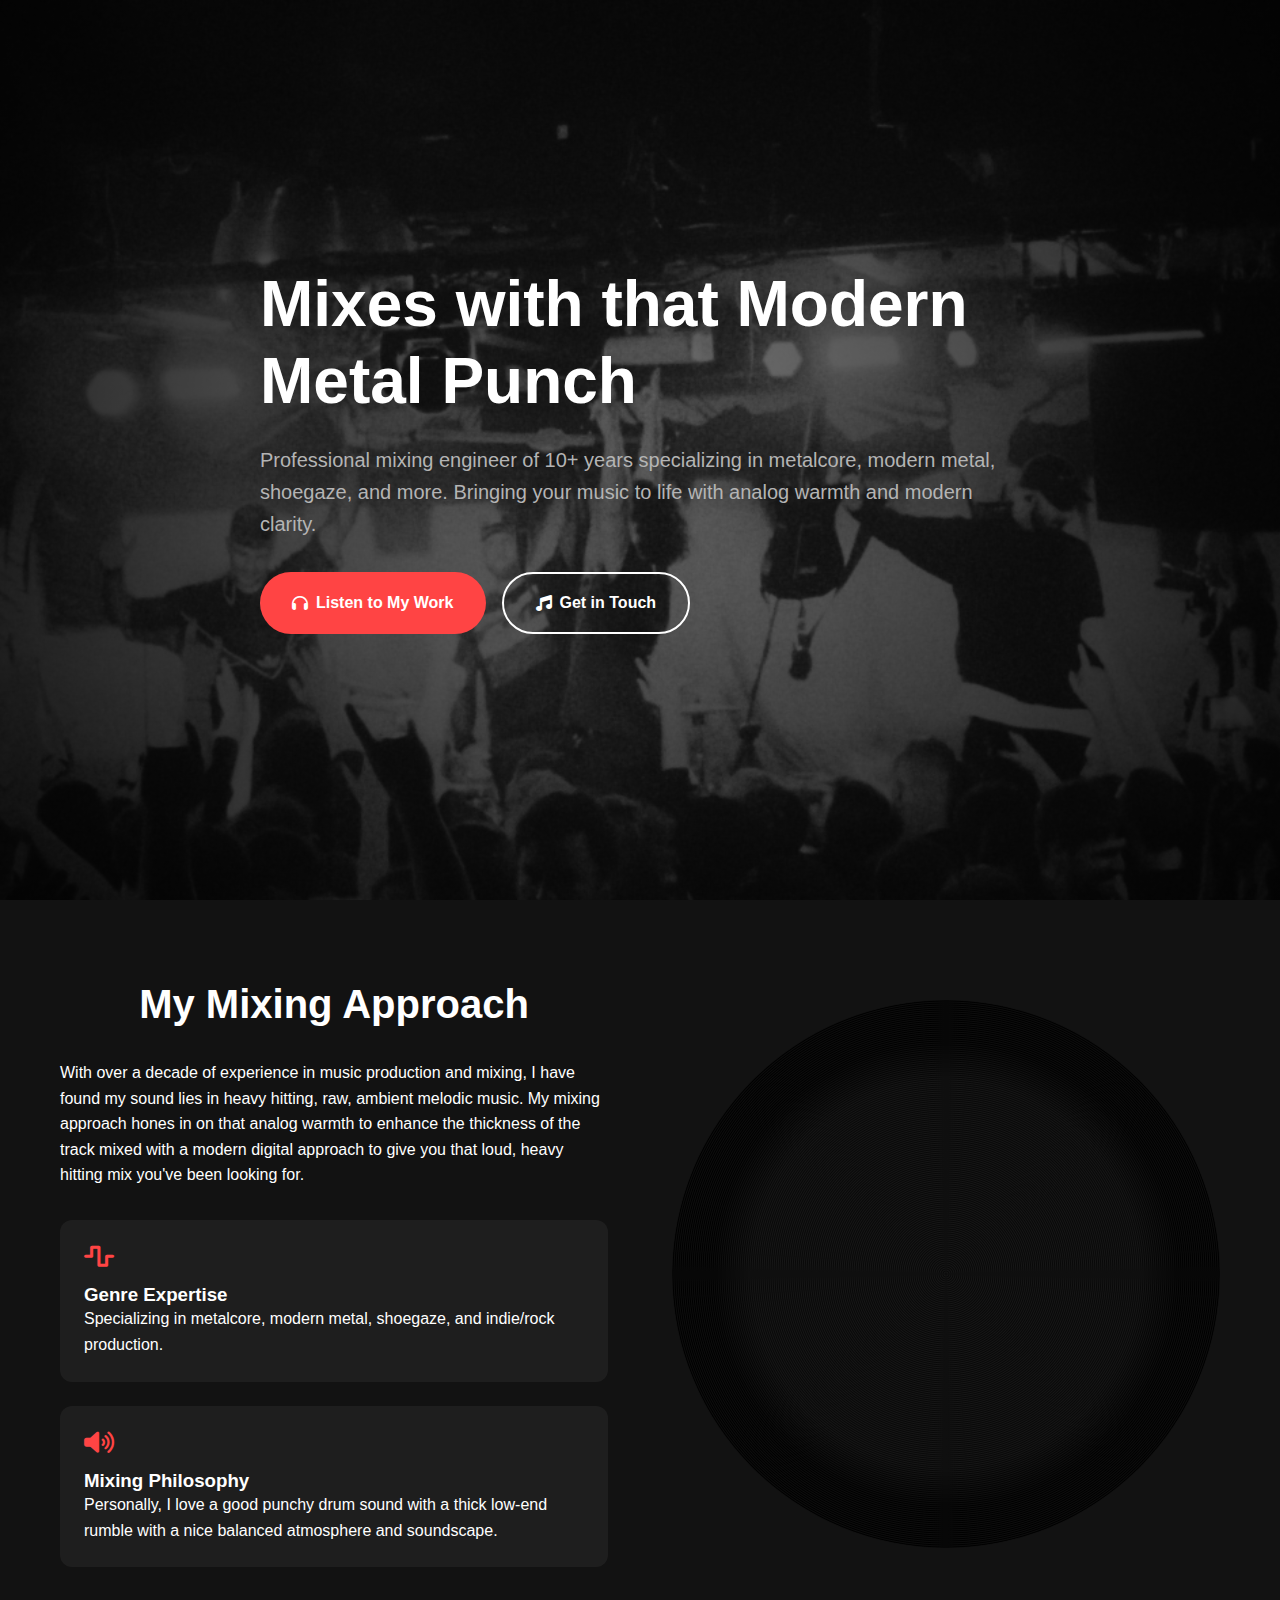
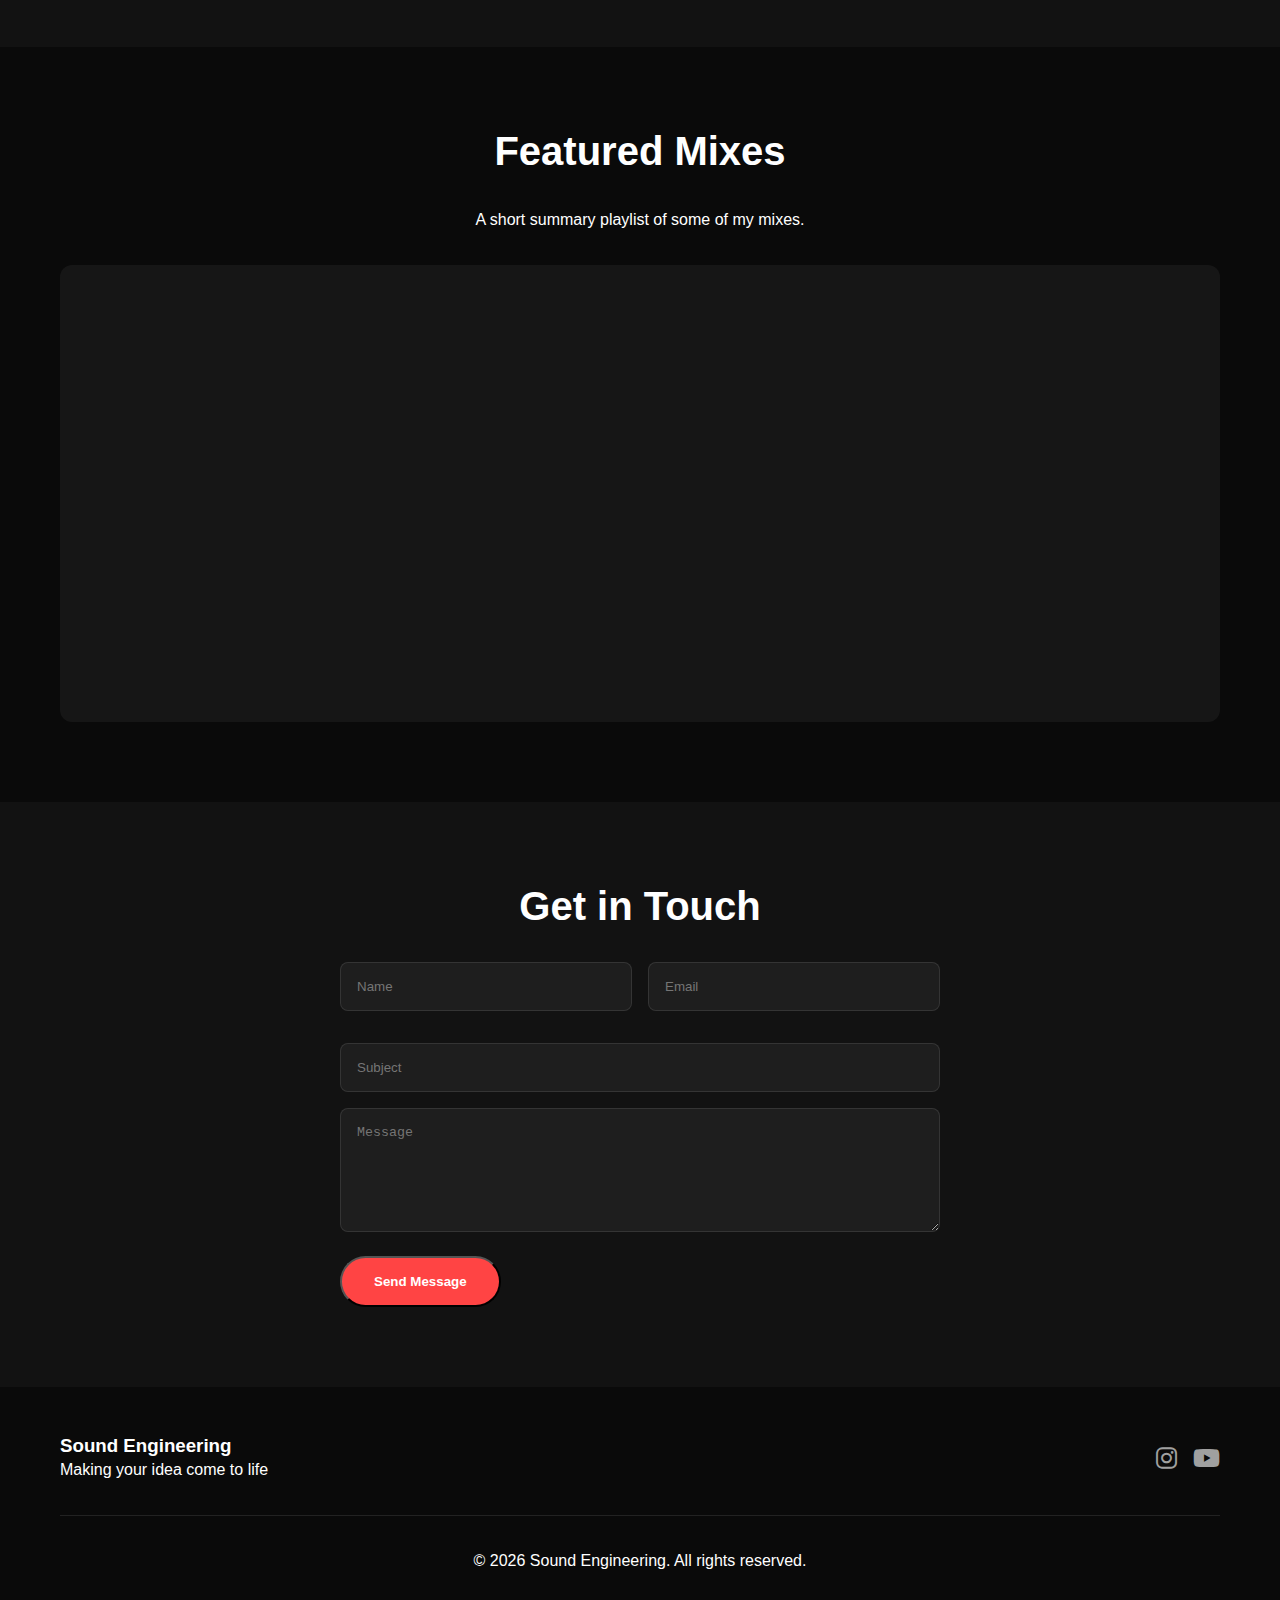
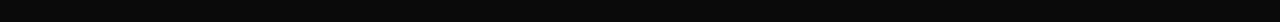
==== index.html @ 92d177fe "modified root dir" ====
<!DOCTYPE html>
<html lang="en">
<head>
    <meta charset="UTF-8">
    <meta name="viewport" content="width=device-width, initial-scale=1.0">
    <title>Sound Engineering - Professional Mixing Services</title>
    <link rel="stylesheet" href="css/main.css">
    <link rel="stylesheet" href="css/animations.css">
    <link rel="stylesheet" href="https://cdnjs.cloudflare.com/ajax/libs/font-awesome/6.0.0/css/all.min.css">
	<link href="https://fonts.googleapis.com/css2?family=Inter:wght@400;600;700&display=swap" rel="stylesheet">
</head>
<body>
    <!-- Hero Section -->
    <section class="hero">
		<div class="hero-background"></div>
        <div class="hero-overlay"></div>
        <div class="container">
            <h1>Mixes with that Modern Metal Punch</h1>
            <p>Professional mixing engineer of 10+ years specializing in metalcore, modern metal, shoegaze, and more. 
               Bringing your music to life with analog warmth and modern clarity.</p>
            <div class="hero-buttons">
                <a href="#portfolio" class="btn btn-primary">
                    <i class="fas fa-headphones"></i>
                    Listen to My Work
                </a>
                <a href="#contact" class="btn btn-secondary">
                    <i class="fas fa-music"></i>
                    Get in Touch
                </a>
            </div>
        </div>
    </section>

    <!-- About Section -->
    <section id="about" class="about">
        <div class="container">
            <div class="about-content">
                <div class="about-text">
                    <h2>My Mixing Approach</h2>
					<p>With over a decade of experience in music production and mixing, I have found my sound lies in heavy hitting, raw, 
					   ambient melodic music. My mixing approach hones in on that analog warmth to enhance the thickness of the track mixed with a modern digital approach 
					   to give you that loud, heavy hitting mix you've been looking for.</p>
                    
                    <div class="services">
                        <div class="service-card">
                            <i class="fas fa-wave-square"></i>
                            <h3>Genre Expertise</h3>
                            <p>Specializing in metalcore, modern metal, shoegaze, and indie/rock production.</p>
                        </div>
                        <div class="service-card">
                            <i class="fas fa-volume-up"></i>
                            <h3>Mixing Philosophy</h3>
                            <p>Personally, I love a good punchy drum sound with a thick low-end rumble with a nice balanced atmosphere and soundscape.</p>
                        </div>
                    </div>
                </div>
                <div class="vinyl-display">
                    <div class="vinyl"></div>
                </div>
            </div>
        </div>
    </section>

    <!-- Portfolio Section -->
    <section id="portfolio" class="portfolio">
        <div class="container">
            <h2>Featured Mixes</h2>
			<p>A short summary playlist of some of my mixes.</p>
            <div class="soundcloud-embed">
				<iframe 
				width="100%" 
				height="450" 
				scrolling="no" 
				frameborder="no" 
				src="https://w.soundcloud.com/player/?url=https%3A//api.soundcloud.com/playlists/1925710627&color=%23595e5f">
				</iframe>
            </div>
        </div>
    </section>

    <!-- Contact Section -->
    <section id="contact" class="contact">
        <div class="container">
            <h2>Get in Touch</h2>
            <form id="contact-form" class="contact-form">
                <div class="form-grid">
                    <input type="text" placeholder="Name" required>
                    <input type="email" placeholder="Email" required>
                </div>
                <input type="text" placeholder="Subject" required>
                <textarea placeholder="Message" rows="6" required></textarea>
                <button type="submit" class="btn btn-primary">Send Message</button>
            </form>
        </div>
    </section>

    <!-- Footer -->
    <footer class="footer">
        <div class="container">
            <div class="footer-content">
                <div class="footer-info">
                    <h3>Sound Engineering</h3>
                    <p>Making your idea come to life</p>
                </div>
                <div class="social-links">
                    <a href="https://www.instagram.com/ethan.hartshorn/" class="social-link"><i class="fab fa-instagram"></i></a>
                    <a href="https://www.youtube.com/@colehart" class="social-link"><i class="fab fa-youtube"></i></a>
                </div>
            </div>
            <div class="footer-bottom">
                <p>&copy; <script>document.write(new Date().getFullYear())</script> Sound Engineering. All rights reserved.</p>
            </div>
        </div>
    </footer>
</body>
</html>
---- css/main.css ----
/* Base Styles */
:root {
    --primary-color: #ff4444;
    --dark-bg: #121212;
    --darker-bg: #0a0a0a;
    --light-text: #ffffff;
    --gray-text: #a0a0a0;
}

* {
    margin: 0;
    padding: 0;
    box-sizing: border-box;
}

body {
    font-family: -apple-system, BlinkMacSystemFont, 'Segoe UI', Roboto, Oxygen, Ubuntu, Cantarell, sans-serif;
    line-height: 1.6;
    color: var(--light-text);
    background-color: var(--darker-bg);
}

.container {
    max-width: 1200px;
    margin: 0 auto;
    padding: 0 20px;
}

/* Hero Section */


/* Typography */
h1, h2, h3 {
    font-weight: 700;
    line-height: 1.2;
}

h1 {
    font-size: 4rem;
    margin-bottom: 1rem;
}

h2 {
    font-size: 2.5rem;
    margin-bottom: 2rem;
    text-align: center;
}

/* Buttons */
.btn {
    display: inline-flex;
    align-items: center;
    gap: 0.5rem;
    padding: 1rem 2rem;
    border-radius: 50px;
    font-weight: 600;
    text-decoration: none;
    transition: all 0.3s ease;
}

.btn-primary {
    background-color: var(--primary-color);
    color: var(--light-text);
}

.btn-primary:hover {
    background-color: #ff2222;
}

.btn-secondary {
    border: 2px solid var(--light-text);
    color: var(--light-text);
}

.btn-secondary:hover {
    background-color: var(--light-text);
    color: var(--darker-bg);
}

/* Hero Section */
.hero {
    min-height: 100vh;
    position: relative;
    display: flex;
    align-items: center;
    /*background: url('https://images.unsplash.com/photo-1542204165-65bf26472b9b?auto=format&fit=crop&q=80') center/cover;*/
	overflow: hidden;
}

.hero-background {
  position: absolute;
  top: 0;
  left: 0;
  width: 100%;
  height: 120%;
  background: url('../images/alphawolfgig.jpg') center/cover;
  background-attachment: fixed;
  background-position: center;
  background-repeat: no-repeat;
  background-size: cover;
}

.hero-overlay {
    position: absolute;
    inset: 0;
    background: radial-gradient(circle at center, rgba(0,0,0,0.5) 0%, rgba(0,0,0,0.9) 100%);
}

.hero .container {
    position: relative;
    z-index: 1;
    max-width: 800px;
}

.hero h1 {
  font-size: 4rem;
  margin-bottom: 1.5rem;
  line-height: 1.2;
}

.hero p {
    font-size: 1.25rem;
    margin-bottom: 2rem;
    color: rgba(180,180,180,1);
}

.hero-buttons {
    display: flex;
    gap: 1rem;
}

/* About Section */
.about {
    padding: 5rem 0;
    background-color: var(--dark-bg);
}

.about-content {
    display: grid;
    grid-template-columns: 1fr 1fr;
    gap: 4rem;
    align-items: center;
}

.services {
    display: grid;
    gap: 1.5rem;
    margin-top: 2rem;
}

.service-card {
	background: url('../images/vinyl2.jpeg') center/cover;
    background-color: rgba(255, 255, 255, 0.05);
    padding: 1.5rem;
    border-radius: 12px;
    transition: transform 0.3s ease;
}

.service-card:hover {
    transform: translateY(-5px);
}

.service-card i {
    color: var(--primary-color);
    font-size: 1.5rem;
    margin-bottom: 1rem;
}

/* Portfolio Section */
.portfolio {
    padding: 5rem 0;
    background-color: var(--darker-bg);
}

.portfolio p {
    margin-bottom: 2rem;
	text-align: center;
}

.soundcloud-embed {
    background-color: rgba(255, 255, 255, 0.05);
    border-radius: 12px;
    overflow: hidden;
    margin-top: 2rem;
}

/* Contact Section */
.contact {
    padding: 5rem 0;
    background-color: var(--dark-bg);
}

.contact-form {
    max-width: 600px;
    margin: 0 auto;
}

.form-grid {
    display: grid;
    grid-template-columns: 1fr 1fr;
    gap: 1rem;
    margin-bottom: 1rem;
}

input, textarea {
    width: 100%;
    padding: 1rem;
    background-color: rgba(255, 255, 255, 0.05);
    border: 1px solid rgba(255, 255, 255, 0.1);
    border-radius: 8px;
    color: var(--light-text);
    margin-bottom: 1rem;
}

input:focus, textarea:focus {
    outline: none;
    border-color: var(--primary-color);
}

/* Footer */
.footer {
    padding: 3rem 0;
    background-color: var(--darker-bg);
}

.footer-content {
    display: flex;
    justify-content: space-between;
    align-items: center;
    margin-bottom: 2rem;
}

.social-links {
    display: flex;
    gap: 1rem;
}

.social-link {
    color: var(--gray-text);
    font-size: 1.5rem;
    transition: color 0.3s ease;
}

.social-link:hover {
    color: var(--primary-color);
}

.footer-bottom {
    text-align: center;
    padding-top: 2rem;
    border-top: 1px solid rgba(255, 255, 255, 0.1);
}

/* Responsive Design */
@media (max-width: 768px) {
    h1 {
        font-size: 2.5rem;
    }

    .about-content {
        grid-template-columns: 1fr;
    }

    .form-grid {
        grid-template-columns: 1fr;
    }

    .footer-content {
        flex-direction: column;
        text-align: center;
        gap: 1.5rem;
    }
}
---- css/animations.css ----
/* Vinyl Animation */
.vinyl-display {
    position: relative;
    width: 100%;
    aspect-ratio: 1;
    border-radius: 50%;
    overflow: hidden;
}

.vinyl {
    position: absolute;
    inset: 0;
    border-radius: 50%;
    background: url('../images/vinyl5.jpg') center/cover;
    animation: rotate 20s linear infinite;
}

.vinyl::before {
    content: '';
    position: absolute;
    inset: 0;
    border-radius: 50%;
    background: repeating-radial-gradient(
        circle at center,
        rgba(30, 30, 30, 0.4) 0px,
        rgba(0, 0, 0, 0.5) 1px,
        rgba(30, 30, 30, 0.4) 2px
    ),
    radial-gradient(
        circle at center,
        transparent 50%,
        rgba(0, 0, 0, 0.9) 60%
    );
    pointer-events: none;
}

@keyframes rotate {
    from {
        transform: rotate(0deg);
    }
    to {
        transform: rotate(360deg);
    }
}

/* Hover Effects */
.service-card {
    transition: transform 0.3s ease, box-shadow 0.3s ease;
}

.service-card:hover {
    transform: translateY(-5px);
    box-shadow: 0 10px 20px rgba(0, 0, 0, 0.2);
}

/* Form Animations */
input, textarea {
    transition: border-color 0.3s ease, transform 0.3s ease;
}

input:focus, textarea:focus {
    transform: scale(1.01);
}

/* Button Animations */
.btn {
    transition: all 0.3s ease;
    position: relative;
    overflow: hidden;
}

.btn::after {
    content: '';
    position: absolute;
    inset: 0;
    background: rgba(255, 255, 255, 0.1);
    transform: translateX(-100%);
    transition: transform 0.3s ease;
}

.btn:hover::after {
    transform: translateX(0);
}
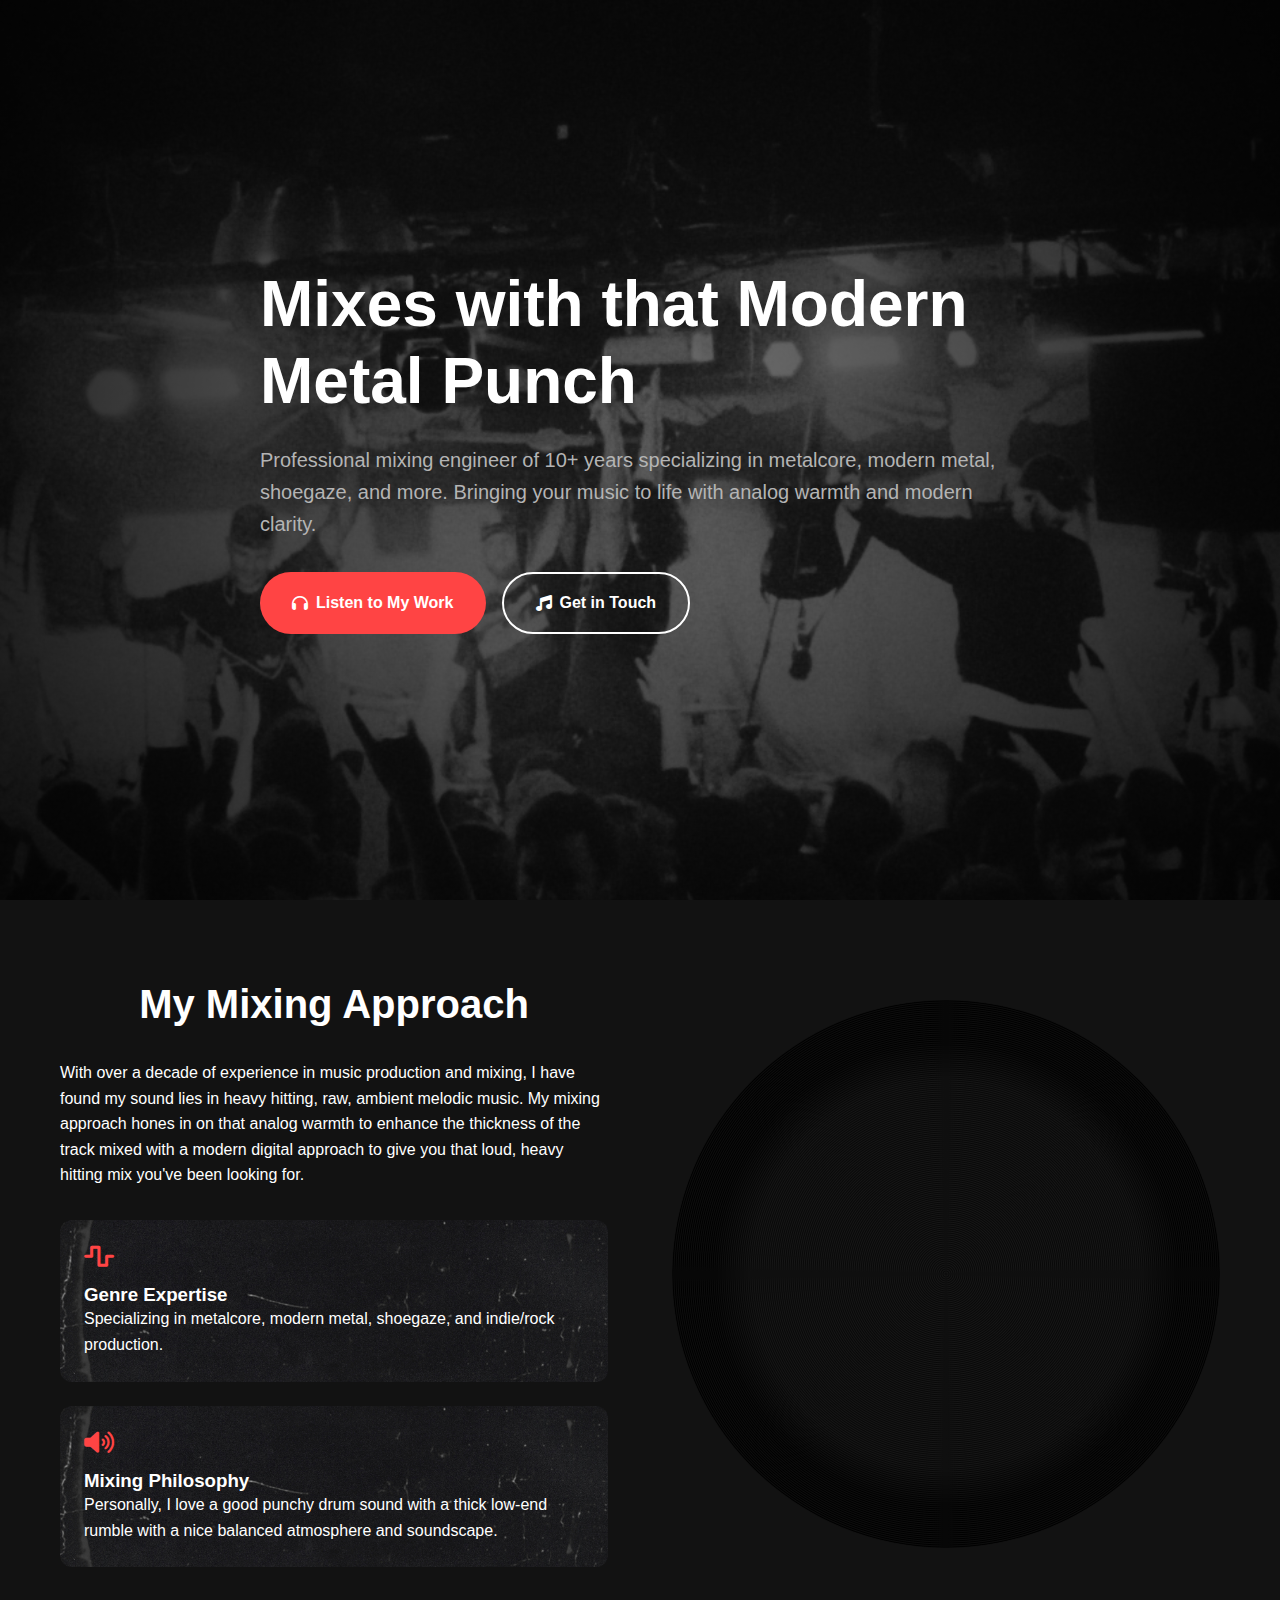
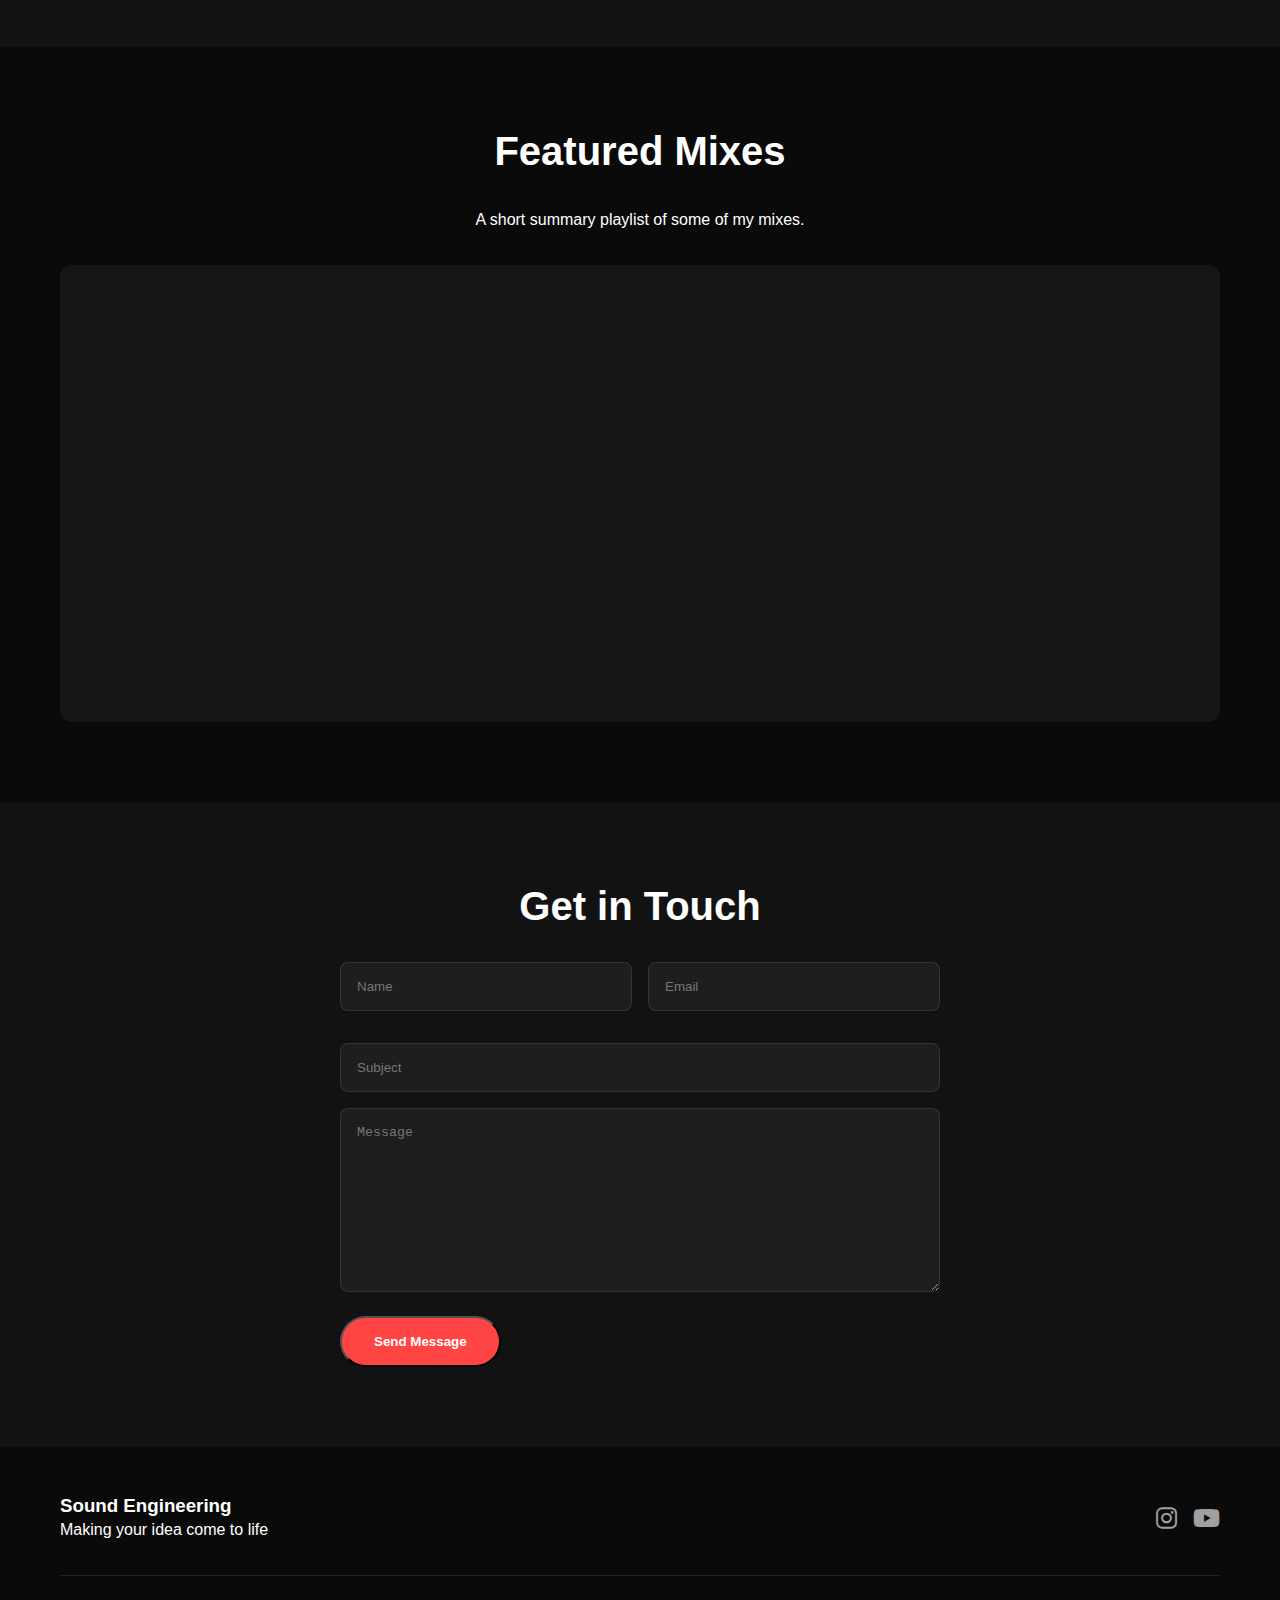
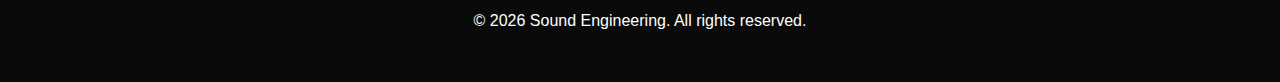
==== commit b1864ff1: "contact form works" ====
--- a/index.html
+++ b/index.html
@@ -8,6 +8,7 @@
     <link rel="stylesheet" href="css/animations.css">
     <link rel="stylesheet" href="https://cdnjs.cloudflare.com/ajax/libs/font-awesome/6.0.0/css/all.min.css">
 	<link href="https://fonts.googleapis.com/css2?family=Inter:wght@400;600;700&display=swap" rel="stylesheet">
+	<script src="scripts/js/contact.js"></script>
 </head>
 <body>
     <!-- Hero Section -->
@@ -78,21 +79,21 @@
         </div>
     </section>
 
-    <!-- Contact Section -->
-    <section id="contact" class="contact">
-        <div class="container">
-            <h2>Get in Touch</h2>
-            <form id="contact-form" class="contact-form">
-                <div class="form-grid">
-                    <input type="text" placeholder="Name" required>
-                    <input type="email" placeholder="Email" required>
-                </div>
-                <input type="text" placeholder="Subject" required>
-                <textarea placeholder="Message" rows="6" required></textarea>
-                <button type="submit" class="btn btn-primary">Send Message</button>
-            </form>
-        </div>
-    </section>
+	<!-- Contact Section -->
+	<section id="contact" class="contact">
+		<div class="container">
+			<h2>Get in Touch</h2>
+			<form id="contact-form" class="contact-form" onsubmit="return handleSubmit(event)">
+				<div class="form-grid">
+					<input type="text" id="name" placeholder="Name" required />
+					<input type="email" id="email" placeholder="Email" required />
+				</div>
+				<input type="text" id="subject" placeholder="Subject" required />
+				<textarea name="message" id="message" placeholder="Message" cols="30" rows="10" required></textarea>
+				<button type="submit" class="btn btn-primary">Send Message</button>
+			</form>
+		</div>
+	</section>
 
     <!-- Footer -->
     <footer class="footer">
--- a/css/main.css
+++ b/css/main.css
@@ -25,9 +25,6 @@
     margin: 0 auto;
     padding: 0 20px;
 }
-
-/* Hero Section */
-
 
 /* Typography */
 h1, h2, h3 {
@@ -149,7 +146,7 @@
 }
 
 .service-card {
-	background: url('../images/vinyl2.jpeg') center/cover;
+	background: url('../images/vinyl2.jpg') center/cover;
     background-color: rgba(255, 255, 255, 0.05);
     padding: 1.5rem;
     border-radius: 12px;
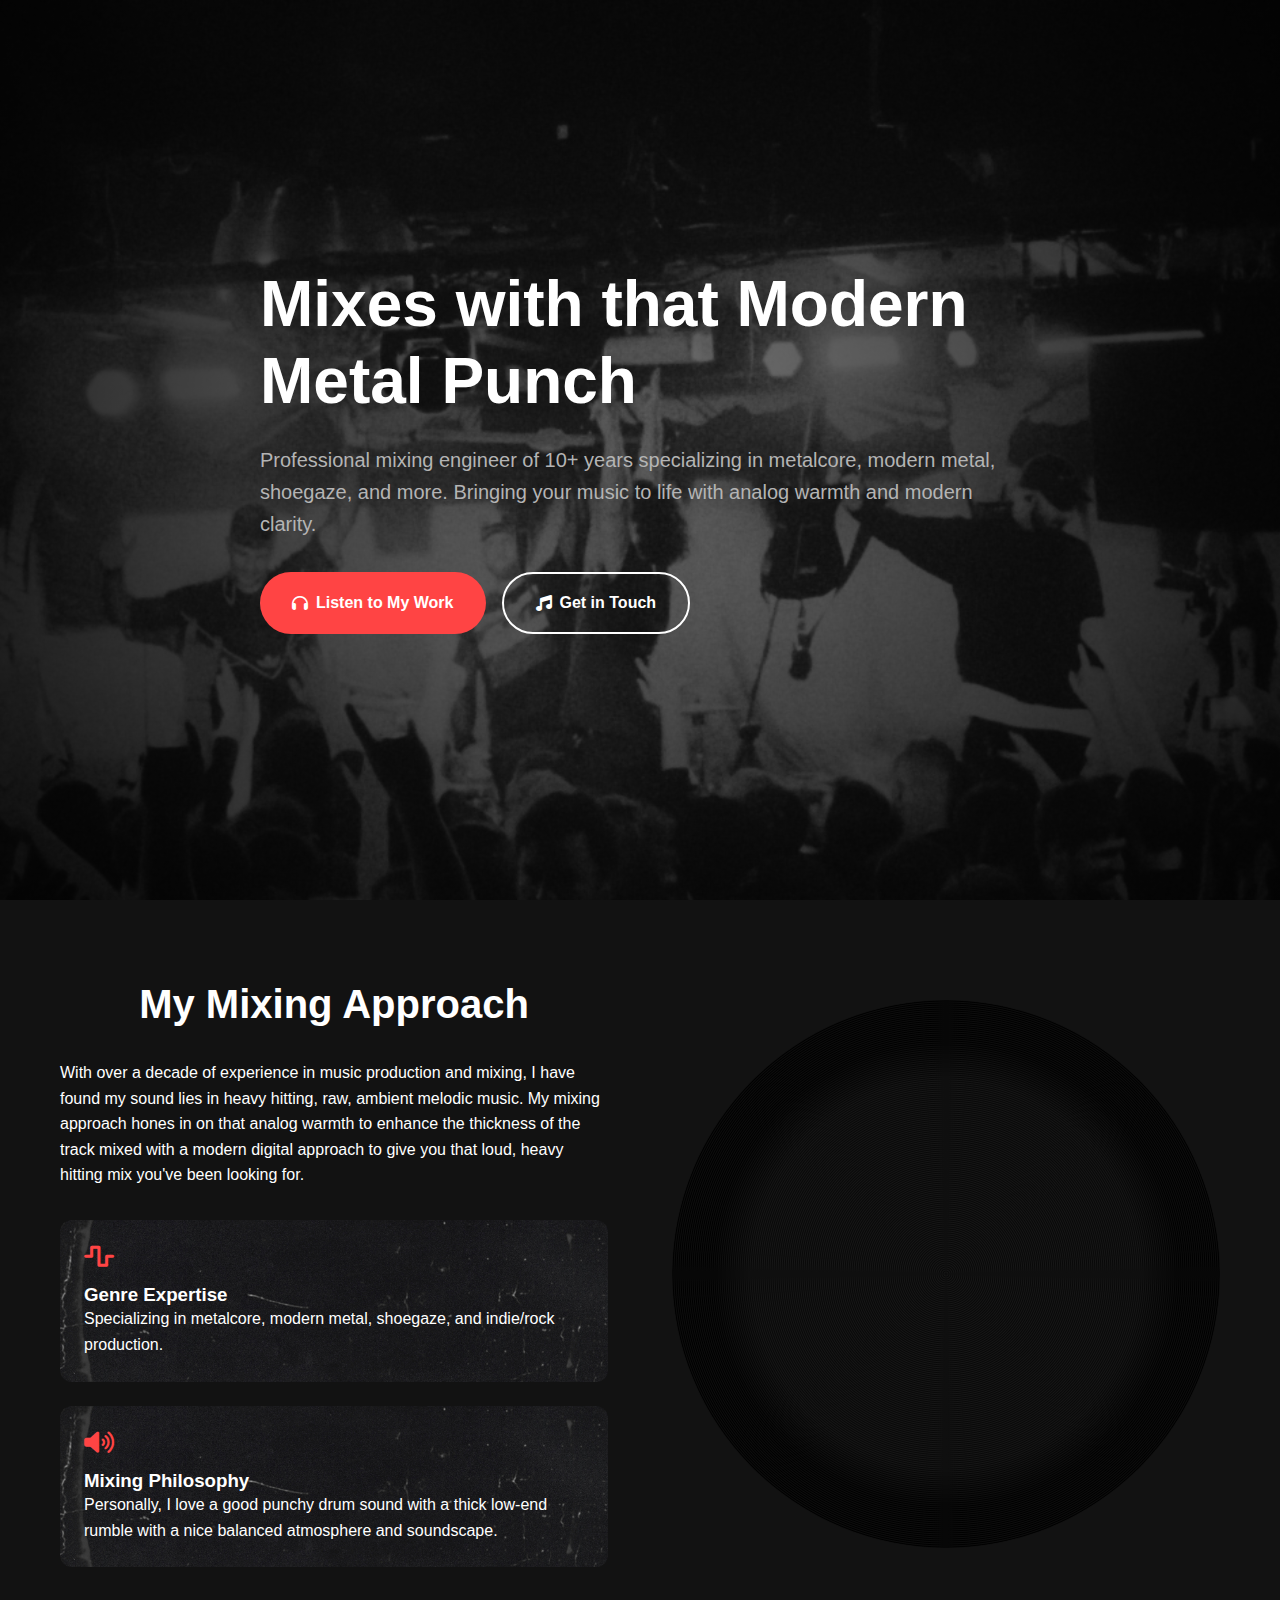
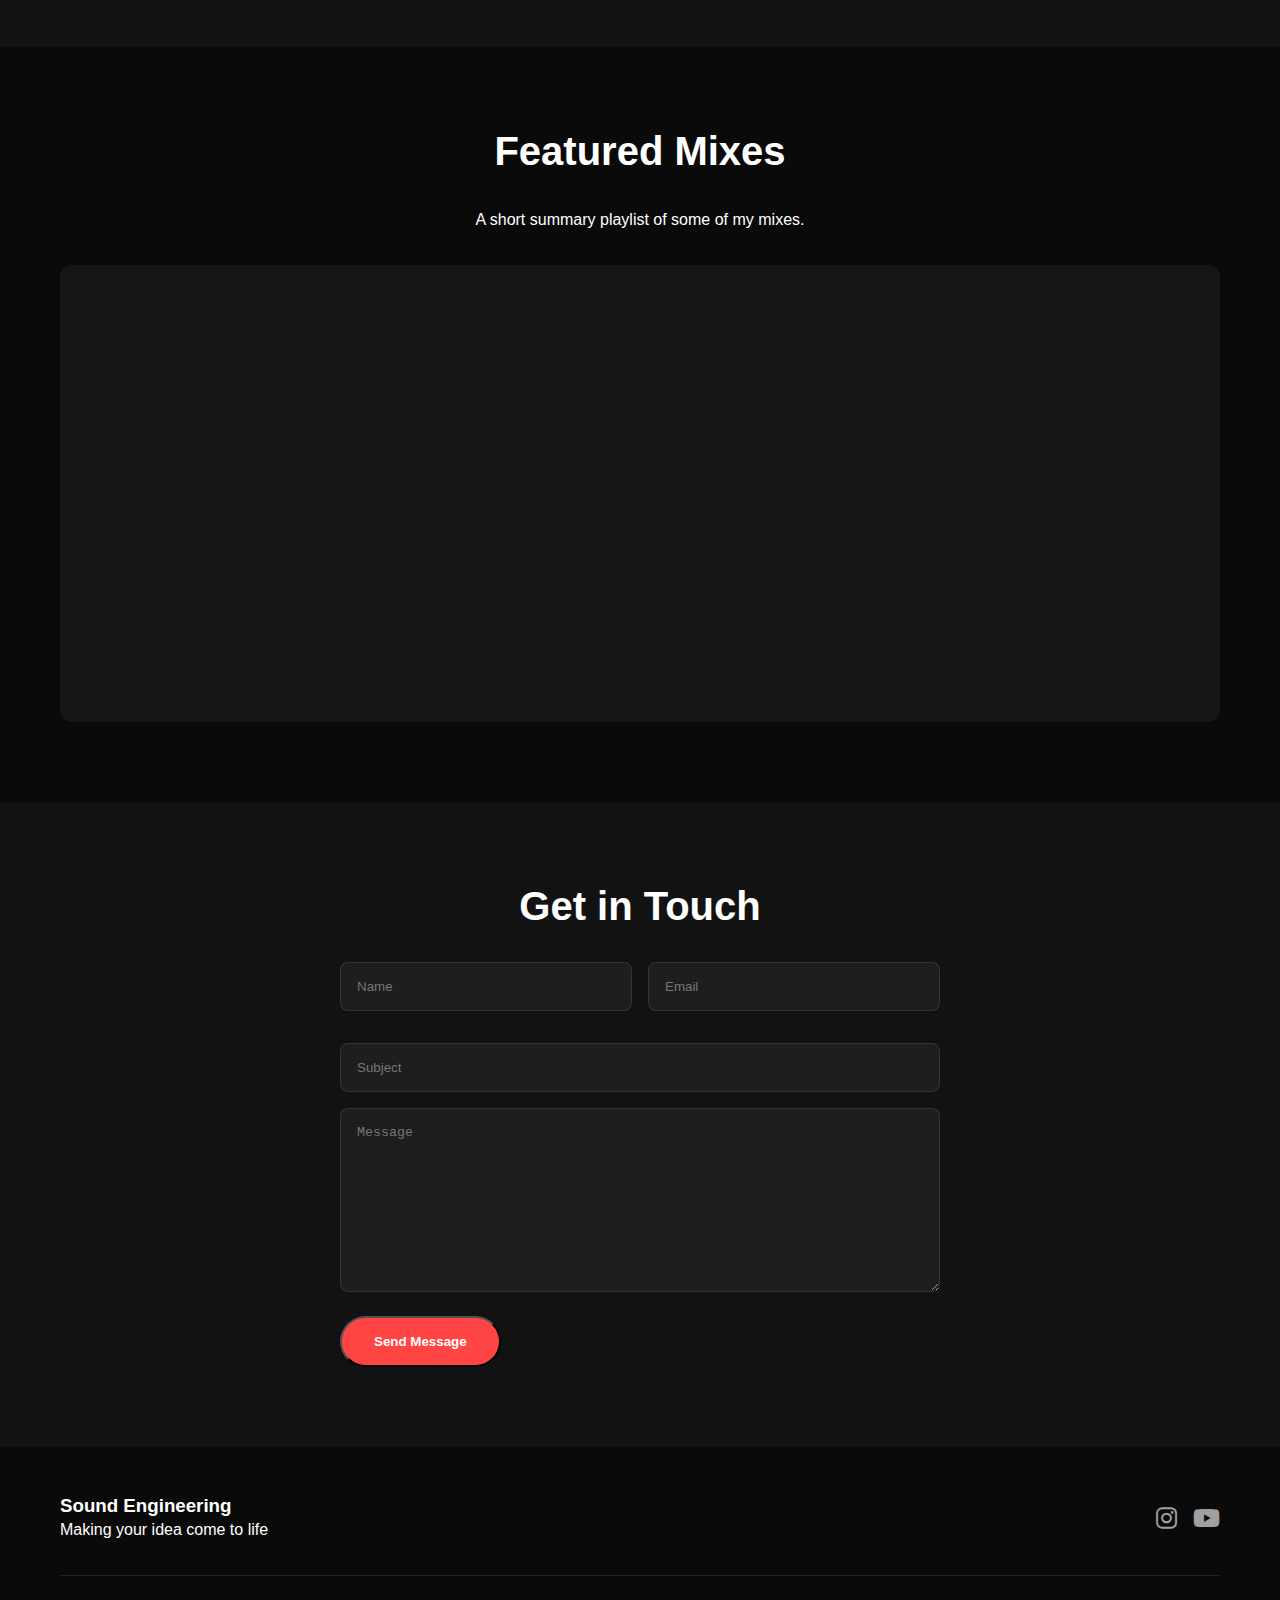
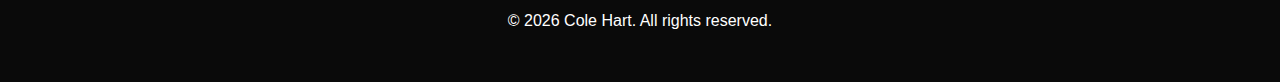
==== commit c07c63c6: "Update index.html" ====
--- a/index.html
+++ b/index.html
@@ -109,7 +109,7 @@
                 </div>
             </div>
             <div class="footer-bottom">
-                <p>&copy; <script>document.write(new Date().getFullYear())</script> Sound Engineering. All rights reserved.</p>
+                <p>&copy; <script>document.write(new Date().getFullYear())</script> Cole Hart. All rights reserved.</p>
             </div>
         </div>
     </footer>
